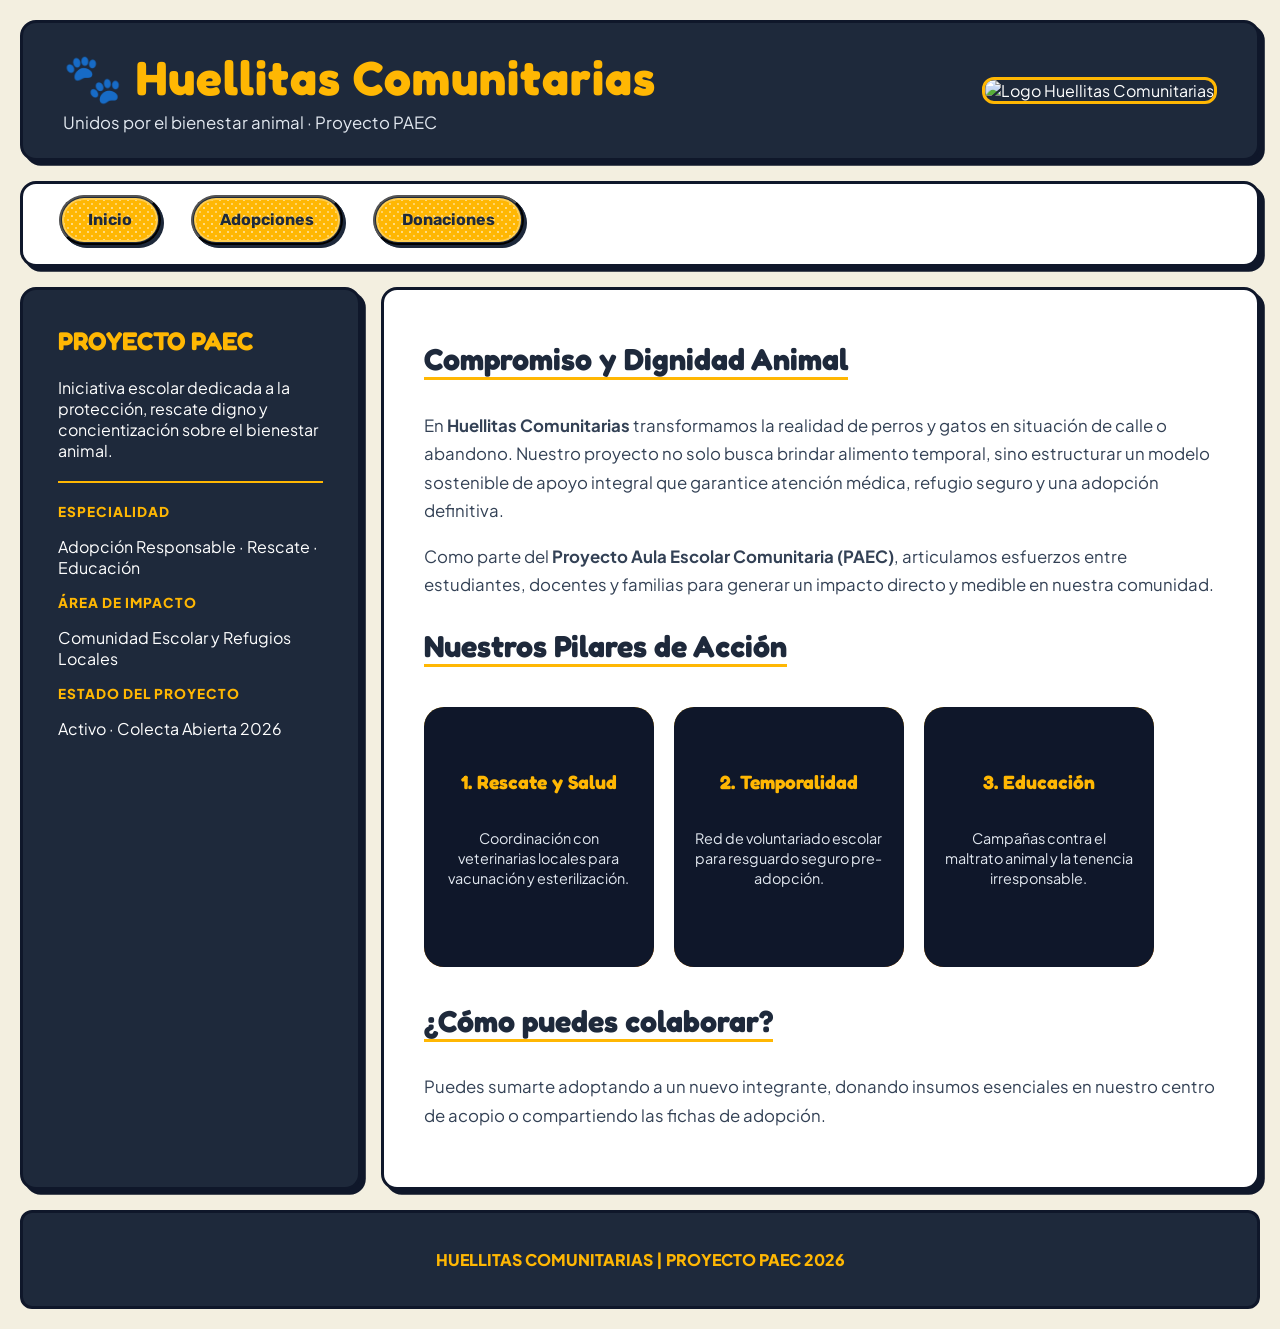
==== index.html @ 59902ac6 "Diseño final de index.html" ====
<!DOCTYPE html>
<html lang="es">
<head>
    <meta charset="UTF-8">
    <meta name="viewport" content="width=device-width, initial-scale=1.0">
    <title>Huellitas Comunitarias - Inicio</title>
    <!-- Tipografía Fredoka y Plus Jakarta Sans -->
    <link rel="preconnect" href="https://fonts.googleapis.com">
    <link rel="preconnect" href="https://fonts.gstatic.com" crossorigin>
    <link href="https://fonts.googleapis.com/css2?family=Fredoka:wght@700&family=Plus+Jakarta+Sans:wght@500;700&family=Rubik:wght@700&display=swap" rel="stylesheet">
    <!-- Hoja de estilos externa -->
    <link rel="stylesheet" href="estilo.css">
</head>
<body>

    <!-- ENCABEZADO SUPERIOR -->
    <header class="bloque-header">
        <div class="header-info">
            <h1 class="titulo-robusto">🐾 Huellitas Comunitarias</h1>
            <p class="subtitulo">Unidos por el bienestar animal · Proyecto PAEC</p>
        </div>
        <div class="header-logo">
            <img src="img/logo.jpg" alt="Logo Huellitas Comunitarias" class="logo-img">
        </div>
    </header>

    <!-- NAVEGACIÓN INDEPENDIENTE -->
    <nav class="bloque-nav">
        <ul>
            <li>
                <a href="index.html">
                    <button class="button">
                        <div><span>Inicio</span></div>
                    </button>
                </a>
            </li>
            <li>
                <a href="adopciones.html">
                    <button class="button">
                        <div><span>Adopciones</span></div>
                    </button>
                </a>
            </li>
            <li>
                <a href="donaciones.html">
                    <button class="button">
                        <div><span>Donaciones</span></div>
                    </button>
                </a>
            </li>
        </ul>
    </nav>

    <!-- CONTENIDO PRINCIPAL A TODO ANCHO -->
    <main class="contenedor-principal">
        
        <!-- PANEL LATERAL -->
        <aside class="panel-lateral">
            <h2 class="subtitulo-lateral">PROYECTO PAEC</h2>
            <p>Iniciativa escolar dedicada a la protección, rescate digno y concientización sobre el bienestar animal.</p>
            
            <hr class="linea-divisora">

            <p class="etiqueta-destacada">Especialidad</p>
            <p>Adopción Responsable · Rescate · Educación</p>
            
            <p class="etiqueta-destacada">Área de Impacto</p>
            <p>Comunidad Escolar y Refugios Locales</p>

            <p class="etiqueta-destacada">Estado del Proyecto</p>
            <p>Activo · Colecta Abierta 2026</p>
        </aside>

        <!-- PANEL DE CONTENIDO -->
        <section class="panel-contenido">
            <h2 class="titulo-seccion">Compromiso y Dignidad Animal</h2>
            <p>
                En <strong>Huellitas Comunitarias</strong> transformamos la realidad de perros y gatos en situación de calle o abandono. Nuestro proyecto no solo busca brindar alimento temporal, sino estructurar un modelo sostenible de apoyo integral que garantice atención médica, refugio seguro y una adopción definitiva.
            </p>
            <p>
                Como parte del <strong>Proyecto Aula Escolar Comunitaria (PAEC)</strong>, articulamos esfuerzos entre estudiantes, docentes y familias para generar un impacto directo y medible en nuestra comunidad.
            </p>

            <h2 class="titulo-seccion">Nuestros Pilares de Acción</h2>
            
            <!-- TARJETAS UIVERSE.IO -->
            <div class="grid-pilares">
                <div class="card">
                    <div class="card2">
                        <h3>1. Rescate y Salud</h3>
                        <p>Coordinación con veterinarias locales para vacunación y esterilización.</p>
                    </div>
                </div>

                <div class="card">
                    <div class="card2">
                        <h3>2. Temporalidad</h3>
                        <p>Red de voluntariado escolar para resguardo seguro pre-adopción.</p>
                    </div>
                </div>

                <div class="card">
                    <div class="card2">
                        <h3>3. Educación</h3>
                        <p>Campañas contra el maltrato animal y la tenencia irresponsable.</p>
                    </div>
                </div>
            </div>

            <h2 class="titulo-seccion">¿Cómo puedes colaborar?</h2>
            <p>
                Puedes sumarte adoptando a un nuevo integrante, donando insumos esenciales en nuestro centro de acopio o compartiendo las fichas de adopción.
            </p>
        </section>

    </main>

    <!-- PIE DE PÁGINA -->
    <footer>
        <p>HUELLITAS COMUNITARIAS | PROYECTO PAEC 2026</p>
    </footer>

</body>
</html>
---- estilo.css ----
/* ==========================================
   PALETA NUEVA: ELEGANTE Y MODERNA
   - Fondo general: #F3EFE0 (Beige cálido suave)
   - Contenedores oscuros: #1E293B (Azul marino/pizarra profundo)
   - Color de acento / Títulos: #FFB703 (Amarillo Cálido)
   - Borde y sombras: #0F172A (Azul noche muy oscuro)
   ========================================== */

* {
    box-sizing: border-box;
}

body {
    font-family: 'Plus Jakarta Sans', sans-serif;
    background-color: #F3EFE0;
    color: #0F172A;
    margin: 0;
    padding: 20px;
}

/* ==========================================
   ESTRUCTURA DE ANCHO COMPLETO (FLUIDA)
   ========================================== */

.bloque-header, 
.bloque-nav, 
.contenedor-principal, 
footer {
    width: 100%;
    max-width: 100%; /* Cubre toda la pantalla */
    margin-left: 0;
    margin-right: 0;
}

/* ==========================================
   ENCABEZADO
   ========================================== */

.bloque-header {
    background-color: #1E293B;
    color: #FFFFFF;
    padding: 25px 40px;
    border-radius: 16px;
    border: 3px solid #0F172A;
    box-shadow: 0.3em 0.3em #0F172A;
    display: flex;
    justify-content: space-between;
    align-items: center;
    margin-bottom: 20px;
}

.titulo-robusto {
    font-family: 'Fredoka', sans-serif;
    font-size: 3rem;
    color: #FFB703;
    margin: 0 0 5px 0;
    letter-spacing: 1px;
}

.subtitulo {
    margin: 0;
    font-size: 1.05rem;
    color: #E2E8F0;
}

.logo-img {
    width: 85px;
    height: 85px;
    object-fit: cover;
    border-radius: 12px;
    border: 3px solid #FFB703;
}

/* ==========================================
   NAVEGACIÓN
   ========================================== */

.bloque-nav {
    background-color: #FFFFFF;
    padding: 15px 40px;
    border-radius: 16px;
    border: 3px solid #0F172A;
    box-shadow: 0.3em 0.3em #0F172A;
    margin-bottom: 20px;
}

.bloque-nav ul {
    list-style: none;
    padding: 0;
    margin: 0;
    display: flex;
    justify-content: flex-start; /* Alineado al frente, no centrado apretado */
    gap: 30px;
}

.bloque-nav a {
    text-decoration: none;
}

/* ==========================================
   BOTONES DE UIVERSE.IO (augustin_4687)
   ========================================== */

.button {
    --stone-50: #ffffff;
    --stone-800: #1E293B;
    --yellow-400: #FFB703;

    font-size: 1rem;
    cursor: pointer;
    position: relative;
    font-family: "Rubik", sans-serif;
    font-weight: bold;
    line-height: 1;
    padding: 1px;
    transform: translate(-4px, -4px);
    outline: 2px solid transparent;
    outline-offset: 5px;
    border-radius: 9999px;
    background-color: var(--stone-800);
    color: var(--stone-800);
    transition: transform 150ms ease, box-shadow 150ms ease;
    text-align: center;
    box-shadow:
        0.5px 0.5px 0 0 var(--stone-800),
        1px 1px 0 0 var(--stone-800),
        1.5px 1.5px 0 0 var(--stone-800),
        2px 2px 0 0 var(--stone-800),
        2.5px 2.5px 0 0 var(--stone-800),
        3px 3px 0 0 var(--stone-800),
        0 0 0 2px var(--stone-50),
        0.5px 0.5px 0 2px var(--stone-50),
        1px 1px 0 2px var(--stone-50),
        1.5px 1.5px 0 2px var(--stone-50),
        2px 2px 0 2px var(--stone-50),
        2.5px 2.5px 0 2px var(--stone-50),
        3px 3px 0 2px var(--stone-50),
        3.5px 3.5px 0 2px var(--stone-50),
        4px 4px 0 2px var(--stone-50);
}

.button:hover {
    transform: translate(0, 0);
    box-shadow: 0 0 0 2px var(--stone-50);
}

.button:active,
.button:focus-visible {
    outline-color: var(--yellow-400);
}

.button:focus-visible {
    outline-style: dashed;
}

.button > div {
    position: relative;
    pointer-events: none;
    background-color: var(--yellow-400);
    border: 2px solid rgba(255, 255, 255, 0.3);
    border-radius: 9999px;
}

.button > div::before {
    content: "";
    position: absolute;
    inset: 0;
    border-radius: 9999px;
    opacity: 0.5;
    background-image: radial-gradient(
        rgb(255 255 255 / 80%) 20%,
        transparent 20%
    ),
    radial-gradient(rgb(255 255 255 / 100%) 20%, transparent 20%);
    background-position: 0 0, 4px 4px;
    background-size: 8px 8px;
    mix-blend-mode: hard-light;
    animation: dots 0.5s infinite linear;
}

.button > div > span {
    position: relative;
    display: flex;
    align-items: center;
    justify-content: center;
    padding: 0.75rem 1.5rem;
    gap: 0.25rem;
    filter: drop-shadow(0 -1px 0 rgba(255, 255, 255, 0.25));
}

.button > div > span:active {
    transform: translateY(2px);
}

@keyframes dots {
    0% {
        background-position: 0 0, 4px 4px;
    }
    100% {
        background-position: 8px 0, 12px 4px;
    }
}

/* ==========================================
   CONTENIDO PRINCIPAL
   ========================================== */

.contenedor-principal {
    display: flex;
    gap: 20px;
    margin-bottom: 20px;
}

.panel-lateral {
    flex: 1;
    background-color: #1E293B;
    color: #FFFFFF;
    padding: 35px;
    border-radius: 16px;
    border: 3px solid #0F172A;
    box-shadow: 0.3em 0.3em #0F172A;
}

.subtitulo-lateral {
    font-family: 'Fredoka', sans-serif;
    color: #FFB703;
    margin-top: 0;
    font-size: 1.6rem;
}

.linea-divisora {
    border: 0;
    height: 2px;
    background: #FFB703;
    margin: 20px 0;
}

.etiqueta-destacada {
    color: #FFB703;
    font-weight: 800;
    text-transform: uppercase;
    font-size: 0.85rem;
    letter-spacing: 1px;
    margin-bottom: 2px;
}

.panel-contenido {
    flex: 3;
    background-color: #FFFFFF;
    padding: 40px;
    border-radius: 16px;
    border: 3px solid #0F172A;
    box-shadow: 0.3em 0.3em #0F172A;
}

.titulo-seccion {
    font-family: 'Fredoka', sans-serif;
    font-size: 1.9rem;
    color: #1E293B;
    margin-top: 10px;
    margin-bottom: 15px;
    border-bottom: 3px solid #FFB703;
    display: inline-block;
}

.panel-contenido p {
    font-size: 1.05rem;
    line-height: 1.7;
    color: #334155;
}

/* ==========================================
   TARJETAS DE UIVERSE.IO (Tiagoadag)
   ========================================== */

.grid-pilares {
    display: flex;
    gap: 20px;
    justify-content: flex-start;
    flex-wrap: wrap;
    margin: 25px 0;
}

.card {
    width: 230px;
    height: 260px;
    background-image: linear-gradient(163deg, #FFB703 0%, #FB8500 100%);
    border-radius: 20px;
    transition: all .3s;
}

.card2 {
    width: 100%;
    height: 100%;
    background-color: #0F172A;
    border-radius: 20px;
    padding: 20px;
    display: flex;
    flex-direction: column;
    justify-content: center;
    color: white;
    text-align: center;
    transition: all .2s;
}

.card2 h3 {
    color: #FFB703;
    font-family: 'Fredoka', sans-serif;
    font-size: 1.2rem;
    margin-top: 0;
}

.card2 p {
    font-size: 0.9rem;
    color: #E2E8F0;
    line-height: 1.4;
}

.card2:hover {
    transform: scale(0.98);
}

.card:hover {
    box-shadow: 0px 0px 30px 1px rgba(255, 183, 3, 0.4);
}

/* ==========================================
   PIE DE PÁGINA
   ========================================== */

footer {
    background-color: #1E293B;
    color: #FFB703;
    text-align: center;
    padding: 20px;
    border-radius: 12px;
    border: 3px solid #0F172A;
    font-weight: 800;
}
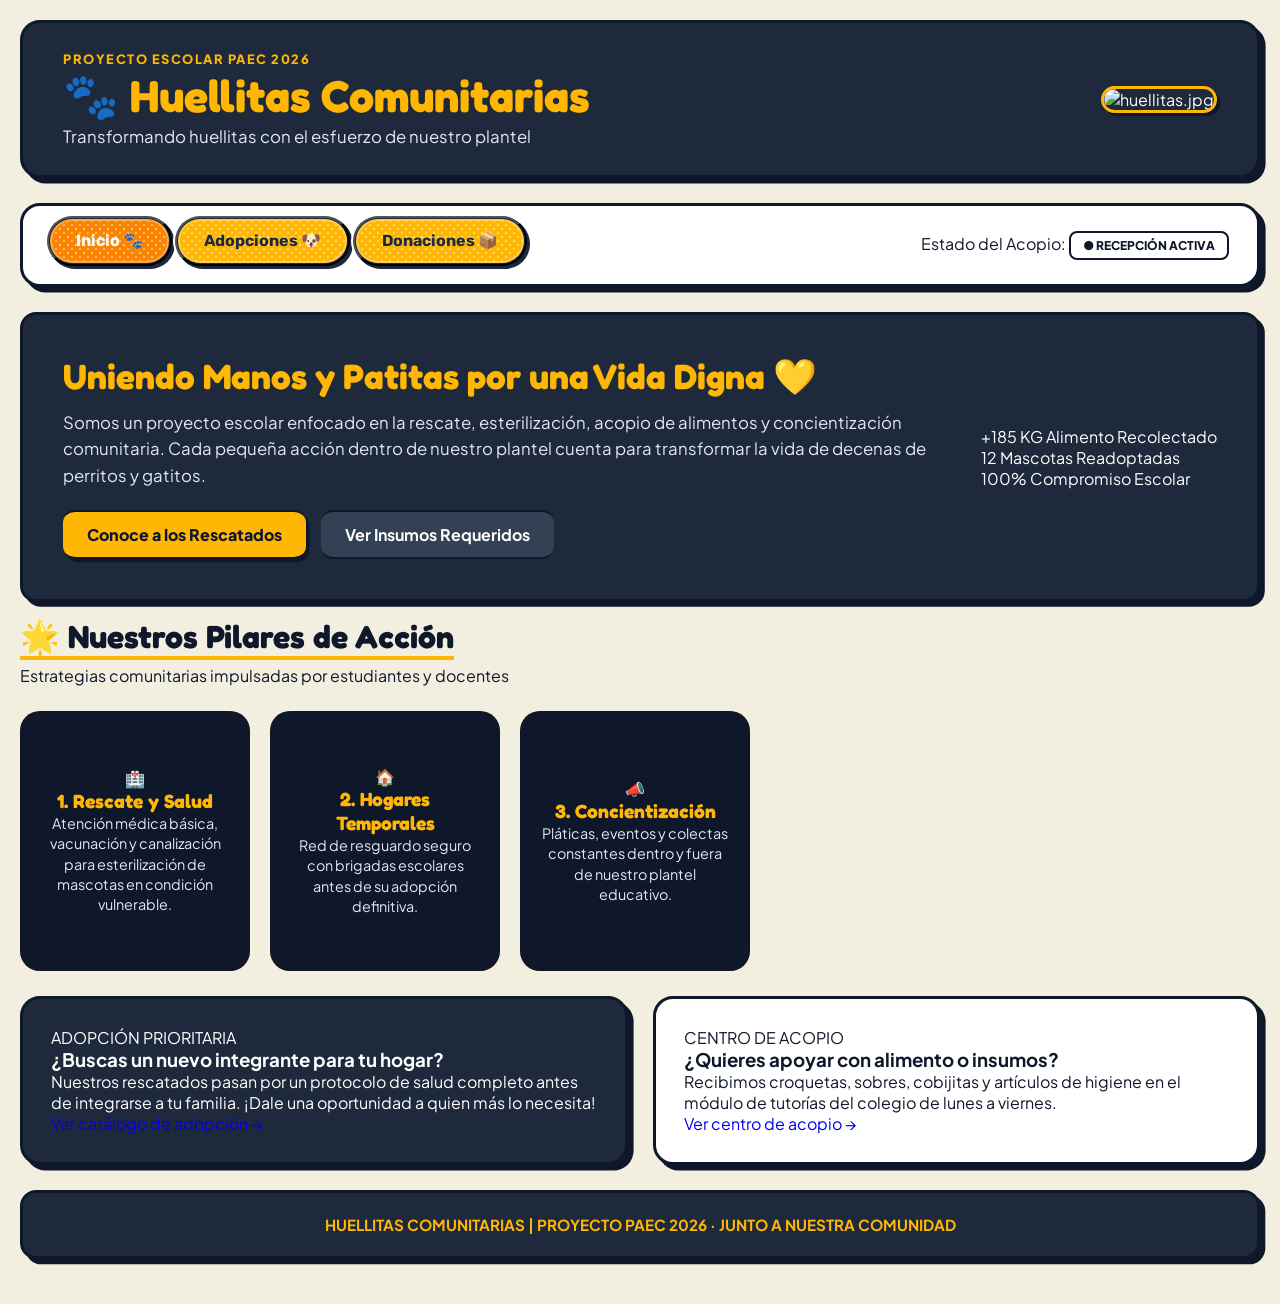
==== commit 9e8adcb8: "donaciones y otros detalles" ====
--- a/index.html
+++ b/index.html
@@ -4,120 +4,140 @@
     <meta charset="UTF-8">
     <meta name="viewport" content="width=device-width, initial-scale=1.0">
     <title>Huellitas Comunitarias - Inicio</title>
-    <!-- Tipografía Fredoka y Plus Jakarta Sans -->
+    <!-- Tipografías del proyecto -->
     <link rel="preconnect" href="https://fonts.googleapis.com">
     <link rel="preconnect" href="https://fonts.gstatic.com" crossorigin>
-    <link href="https://fonts.googleapis.com/css2?family=Fredoka:wght@700&family=Plus+Jakarta+Sans:wght@500;700&family=Rubik:wght@700&display=swap" rel="stylesheet">
-    <!-- Hoja de estilos externa -->
+    <link href="https://fonts.googleapis.com/css2?family=Fredoka:wght@600;700&family=Plus+Jakarta+Sans:wght@500;700;800&family=Rubik:wght@700&display=swap" rel="stylesheet">
     <link rel="stylesheet" href="estilo.css">
 </head>
 <body>
 
-    <!-- ENCABEZADO SUPERIOR -->
+    <!-- RECUADRO SUPERIOR 1: ENCABEZADO -->
     <header class="bloque-header">
         <div class="header-info">
+            <span class="tag-paec">PROYECTO ESCOLAR PAEC 2026</span>
             <h1 class="titulo-robusto">🐾 Huellitas Comunitarias</h1>
-            <p class="subtitulo">Unidos por el bienestar animal · Proyecto PAEC</p>
+            <p class="subtitulo">Transformando huellitas con el esfuerzo de nuestro plantel</p>
         </div>
         <div class="header-logo">
-            <img src="img/logo.jpg" alt="Logo Huellitas Comunitarias" class="logo-img">
+            <img src="img/logo.jpg" alt="huellitas.jpg" class="logo-img">
         </div>
     </header>
 
-    <!-- NAVEGACIÓN INDEPENDIENTE -->
+    <!-- RECUADRO SUPERIOR 2: NAVEGACIÓN INDEPENDIENTE -->
     <nav class="bloque-nav">
-        <ul>
-            <li>
-                <a href="index.html">
-                    <button class="button">
-                        <div><span>Inicio</span></div>
-                    </button>
-                </a>
-            </li>
-            <li>
-                <a href="adopciones.html">
-                    <button class="button">
-                        <div><span>Adopciones</span></div>
-                    </button>
-                </a>
-            </li>
-            <li>
-                <a href="donaciones.html">
-                    <button class="button">
-                        <div><span>Donaciones</span></div>
-                    </button>
-                </a>
-            </li>
-        </ul>
+        <div class="nav-botones">
+            <a href="index.html">
+                <button class="button active">
+                    <div><span>Inicio 🐾</span></div>
+                </button>
+            </a>
+            <a href="adopciones.html">
+                <button class="button">
+                    <div><span>Adopciones 🐶</span></div>
+                </button>
+            </a>
+            <a href="donaciones.html">
+                <button class="button">
+                    <div><span>Donaciones 📦</span></div>
+                </button>
+            </a>
+        </div>
+        <div class="estado-acopio">
+            <span class="label-acopio">Estado del Acopio:</span>
+            <span class="badge-status">● RECEPCIÓN ACTIVA</span>
+        </div>
     </nav>
 
-    <!-- CONTENIDO PRINCIPAL A TODO ANCHO -->
-    <main class="contenedor-principal">
-        
-        <!-- PANEL LATERAL -->
-        <aside class="panel-lateral">
-            <h2 class="subtitulo-lateral">PROYECTO PAEC</h2>
-            <p>Iniciativa escolar dedicada a la protección, rescate digno y concientización sobre el bienestar animal.</p>
-            
-            <hr class="linea-divisora">
+    <!-- CONTENIDO PRINCIPAL IMPRESIONANTE -->
+    <main class="contenedor-principal-stack">
 
-            <p class="etiqueta-destacada">Especialidad</p>
-            <p>Adopción Responsable · Rescate · Educación</p>
-            
-            <p class="etiqueta-destacada">Área de Impacto</p>
-            <p>Comunidad Escolar y Refugios Locales</p>
+        <!-- BANNER HERO DE BIENVENIDA Y IMPACTO -->
+        <section class="bloque-hero">
+            <div class="hero-texto">
+                <h2>Uniendo Manos y Patitas por una Vida Digna 💛</h2>
+                <p>
+                    Somos un proyecto escolar enfocado en la rescate, esterilización, acopio de alimentos y concientización comunitaria. Cada pequeña acción dentro de nuestro plantel cuenta para transformar la vida de decenas de perritos y gatitos.
+                </p>
+                <div class="hero-acciones">
+                    <a href="adopciones.html" class="btn-hero-primary">Conoce a los Rescatados</a>
+                    <a href="donaciones.html" class="btn-hero-secondary">Ver Insumos Requeridos</a>
+                </div>
+            </div>
+            <div class="hero-stats">
+                <div class="stat-card">
+                    <span class="stat-numero">+185 KG</span>
+                    <span class="stat-label">Alimento Recolectado</span>
+                </div>
+                <div class="stat-card">
+                    <span class="stat-numero">12</span>
+                    <span class="stat-label">Mascotas Readoptadas</span>
+                </div>
+                <div class="stat-card">
+                    <span class="stat-numero">100%</span>
+                    <span class="stat-label">Compromiso Escolar</span>
+                </div>
+            </div>
+        </section>
 
-            <p class="etiqueta-destacada">Estado del Proyecto</p>
-            <p>Activo · Colecta Abierta 2026</p>
-        </aside>
+        <!-- SECCIÓN DE PILARES DE ACCIÓN -->
+        <section class="bloque-seccion-blanca">
+            <div class="encabezado-seccion">
+                <h2 class="titulo-seccion">🌟 Nuestros Pilares de Acción</h2>
+                <p class="subtitulo-seccion">Estrategias comunitarias impulsadas por estudiantes y docentes</p>
+            </div>
 
-        <!-- PANEL DE CONTENIDO -->
-        <section class="panel-contenido">
-            <h2 class="titulo-seccion">Compromiso y Dignidad Animal</h2>
-            <p>
-                En <strong>Huellitas Comunitarias</strong> transformamos la realidad de perros y gatos en situación de calle o abandono. Nuestro proyecto no solo busca brindar alimento temporal, sino estructurar un modelo sostenible de apoyo integral que garantice atención médica, refugio seguro y una adopción definitiva.
-            </p>
-            <p>
-                Como parte del <strong>Proyecto Aula Escolar Comunitaria (PAEC)</strong>, articulamos esfuerzos entre estudiantes, docentes y familias para generar un impacto directo y medible en nuestra comunidad.
-            </p>
-
-            <h2 class="titulo-seccion">Nuestros Pilares de Acción</h2>
-            
-            <!-- TARJETAS UIVERSE.IO -->
             <div class="grid-pilares">
                 <div class="card">
                     <div class="card2">
+                        <div class="card-icon">🏥</div>
                         <h3>1. Rescate y Salud</h3>
-                        <p>Coordinación con veterinarias locales para vacunación y esterilización.</p>
+                        <p>Atención médica básica, vacunación y canalización para esterilización de mascotas en condición vulnerable.</p>
                     </div>
                 </div>
 
                 <div class="card">
                     <div class="card2">
-                        <h3>2. Temporalidad</h3>
-                        <p>Red de voluntariado escolar para resguardo seguro pre-adopción.</p>
+                        <div class="card-icon">🏠</div>
+                        <h3>2. Hogares Temporales</h3>
+                        <p>Red de resguardo seguro con brigadas escolares antes de su adopción definitiva.</p>
                     </div>
                 </div>
 
                 <div class="card">
                     <div class="card2">
-                        <h3>3. Educación</h3>
-                        <p>Campañas contra el maltrato animal y la tenencia irresponsable.</p>
+                        <div class="card-icon">📣</div>
+                        <h3>3. Concientización</h3>
+                        <p>Pláticas, eventos y colectas constantes dentro y fuera de nuestro plantel educativo.</p>
                     </div>
                 </div>
             </div>
+        </section>
 
-            <h2 class="titulo-seccion">¿Cómo puedes colaborar?</h2>
-            <p>
-                Puedes sumarte adoptando a un nuevo integrante, donando insumos esenciales en nuestro centro de acopio o compartiendo las fichas de adopción.
-            </p>
-        </section>
+        <!-- DOS COLUMNAS DE ACCIÓN RÁPIDA -->
+        <div class="grid-dos-columnas">
+            
+            <article class="panel-oscuro-banner">
+                <span class="badge-destacado">ADOPCIÓN PRIORITARIA</span>
+                <h3>¿Buscas un nuevo integrante para tu hogar?</h3>
+                <p>Nuestros rescatados pasan por un protocolo de salud completo antes de integrarse a tu familia. ¡Dale una oportunidad a quien más lo necesita!</p>
+                <a href="adopciones.html" class="btn-banner-link">Ver catálogo de adopción →</a>
+            </article>
+
+            <article class="panel-blanco-banner">
+                <span class="badge-destacado-alt">CENTRO DE ACOPIO</span>
+                <h3>¿Quieres apoyar con alimento o insumos?</h3>
+                <p>Recibimos croquetas, sobres, cobijitas y artículos de higiene en el módulo de tutorías del colegio de lunes a viernes.</p>
+                <a href="donaciones.html" class="btn-banner-link-alt">Ver centro de acopio →</a>
+            </article>
+
+        </div>
 
     </main>
 
     <!-- PIE DE PÁGINA -->
     <footer>
-        <p>HUELLITAS COMUNITARIAS | PROYECTO PAEC 2026</p>
+        <p>HUELLITAS COMUNITARIAS | PROYECTO PAEC 2026 · JUNTO A NUESTRA COMUNIDAD</p>
     </footer>
 
 </body>
--- a/estilo.css
+++ b/estilo.css
@@ -1,9 +1,1047 @@
 /* ==========================================
-   PALETA NUEVA: ELEGANTE Y MODERNA
-   - Fondo general: #F3EFE0 (Beige cálido suave)
-   - Contenedores oscuros: #1E293B (Azul marino/pizarra profundo)
-   - Color de acento / Títulos: #FFB703 (Amarillo Cálido)
-   - Borde y sombras: #0F172A (Azul noche muy oscuro)
+   VARIABLES 
+   ========================================== */
+:root {
+  --bg-main: #F3EFE0;
+  --card-dark: #1E293B;
+  --border-dark: #0F172A;
+  --yellow-accent: #FFB703;
+  --yellow-hover: #FB8500;
+  --green-status: #10B981;
+  --text-white: #FFFFFF;
+  --text-dark: #0F172A;
+  --text-muted: #64748B;
+}
+
+* {
+  box-sizing: border-box;
+  margin: 0;
+  padding: 0;
+}
+
+body {
+  font-family: 'Plus Jakarta Sans', sans-serif;
+  background-color: var(--bg-main);
+  color: var(--text-dark);
+  padding: 20px;
+  width: 100%;
+}
+
+/* ==========================================
+   ESTRUCTURA 
+   ========================================== */
+.bloque-header,
+.bloque-nav,
+.bloque-nav-unificado,
+.contenedor-donaciones,
+.contenedor-adopciones,
+.contenedor-principal,
+.contenedor-principal-stack,
+.footer-principal,
+footer {
+  width: 100% !important;
+  max-width: 100% !important;
+  margin-left: 0 !important;
+  margin-right: 0 !important;
+  margin-bottom: 25px;
+}
+
+/* ==========================================
+   ENCABEZADO 
+   ========================================== */
+.bloque-header {
+  background-color: var(--card-dark);
+  color: var(--text-white);
+  padding: 28px 40px;
+  border-radius: 20px;
+  border: 3.5px solid var(--border-dark);
+  box-shadow: 0.35em 0.35em var(--border-dark);
+  display: flex;
+  justify-content: space-between;
+  align-items: center;
+}
+
+.tag-paec,
+.etiqueta-destacada {
+  color: var(--yellow-accent);
+  font-weight: 800;
+  font-size: 0.8rem;
+  letter-spacing: 1.5px;
+  display: block;
+  margin-bottom: 4px;
+}
+
+.titulo-robusto {
+  font-family: 'Fredoka', sans-serif;
+  font-size: 2.8rem;
+  color: var(--yellow-accent);
+  margin: 0 0 6px 0;
+  line-height: 1.1;
+}
+
+.subtitulo {
+  margin: 0;
+  font-size: 1.05rem;
+  color: #E2E8F0;
+}
+
+.logo-img {
+  width: 85px;
+  height: 85px;
+  object-fit: cover;
+  border-radius: 14px;
+  border: 3px solid var(--yellow-accent);
+  box-shadow: 0.2em 0.2em var(--border-dark);
+}
+
+.bloque-nav,
+.bloque-nav-unificado {
+  background-color: #FFFFFF;
+  border: 3.5px solid var(--border-dark);
+  border-radius: 20px;
+  box-shadow: 0.35em 0.35em var(--border-dark);
+  padding: 14px 28px;
+  display: flex;
+  justify-content: space-between;
+  align-items: center;
+  flex-wrap: wrap;
+  gap: 15px;
+}
+
+.bloque-nav ul,
+.nav-principales {
+  display: flex;
+  align-items: center;
+  gap: 12px;
+  list-style: none;
+  padding: 0;
+  margin: 0;
+}
+
+li, a {
+  border-left: none !important;
+  border-right: none !important;
+  text-decoration: none !important;
+}
+
+li::before, li::after, a::before, a::after {
+  display: none !important;
+}
+
+.btn-principal {
+  display: inline-block;
+  background-color: var(--yellow-accent);
+  color: var(--border-dark);
+  font-family: 'Fredoka', sans-serif;
+  font-weight: 700;
+  font-size: 1.1rem;
+  padding: 10px 22px;
+  border-radius: 999px;
+  border: 2.5px solid var(--border-dark);
+  box-shadow: 0.18em 0.18em var(--border-dark);
+  transition: transform 0.15s ease, box-shadow 0.15s ease;
+}
+
+.btn-principal:hover {
+  transform: translateY(-2px);
+  box-shadow: 0.28em 0.28em var(--border-dark);
+}
+
+.btn-principal.btn-activo {
+  background-color: var(--border-dark);
+  color: var(--yellow-accent);
+}
+
+.nav-filtros {
+  display: flex;
+  align-items: center;
+  gap: 10px;
+}
+
+.label-filtros {
+  font-weight: 700;
+  font-size: 0.9rem;
+  color: #475569;
+}
+
+.btn-filtro {
+  display: inline-block;
+  background-color: #F1F5F9;
+  color: var(--border-dark);
+  font-family: 'Plus Jakarta Sans', sans-serif;
+  font-weight: 700;
+  font-size: 0.88rem;
+  padding: 7px 14px;
+  border-radius: 999px;
+  border: 2px solid var(--border-dark);
+  transition: background-color 0.15s ease, transform 0.15s ease;
+}
+
+.btn-filtro:hover {
+  background-color: var(--yellow-accent);
+  transform: translateY(-1px);
+}
+
+/* ==========================================
+   BOTONES 
+   ========================================== */
+.button {
+  --stone-50: #ffffff;
+  --stone-800: #1E293B;
+  --yellow-400: #FFB703;
+  font-size: 1rem;
+  cursor: pointer;
+  position: relative;
+  font-family: "Rubik", sans-serif;
+  font-weight: bold;
+  line-height: 1;
+  padding: 1px;
+  transform: translate(-4px, -4px);
+  outline: 2px solid transparent;
+  outline-offset: 5px;
+  border-radius: 9999px;
+  background-color: var(--stone-800);
+  color: var(--stone-800);
+  transition: transform 150ms ease, box-shadow 150ms ease;
+  text-align: center;
+  box-shadow:
+  0.5px 0.5px 0 0 var(--stone-800),
+  1px 1px 0 0 var(--stone-800),
+  1.5px 1.5px 0 0 var(--stone-800),
+  2px 2px 0 0 var(--stone-800),
+  2.5px 2.5px 0 0 var(--stone-800),
+  3px 3px 0 0 var(--stone-800),
+  0 0 0 2px var(--stone-50),
+  0.5px 0.5px 0 2px var(--stone-50),
+  1px 1px 0 2px var(--stone-50),
+  1.5px 1.5px 0 2px var(--stone-50),
+  2px 2px 0 2px var(--stone-50),
+  2.5px 2.5px 0 2px var(--stone-50),
+  3px 3px 0 2px var(--stone-50),
+  3.5px 3.5px 0 2px var(--stone-50),
+  4px 4px 0 2px var(--stone-50);
+}
+
+.button:hover {
+  transform: translate(0, 0);
+  box-shadow: 0 0 0 2px var(--stone-50);
+}
+
+.button:active,
+.button:focus-visible {
+  outline-color: var(--yellow-400);
+}
+
+.button:focus-visible {
+  outline-style: dashed;
+}
+
+.button > div {
+  position: relative;
+  pointer-events: none;
+  background-color: var(--yellow-400);
+  border: 2px solid rgba(255, 255, 255, 0.3);
+  border-radius: 9999px;
+}
+
+.button > div::before {
+  content: "";
+  position: absolute;
+  inset: 0;
+  border-radius: 9999px;
+  opacity: 0.5;
+  background-image: radial-gradient(
+  rgb(255 255 255 / 80%) 20%,
+  transparent 20%
+  ),
+  radial-gradient(rgb(255 255 255 / 100%) 20%, transparent 20%);
+  background-position: 0 0, 4px 4px;
+  background-size: 8px 8px;
+  mix-blend-mode: hard-light;
+  animation: dots 0.5s infinite linear;
+}
+
+.button > div > span {
+  position: relative;
+  display: flex;
+  align-items: center;
+  justify-content: center;
+  padding: 0.75rem 1.5rem;
+  gap: 0.25rem;
+  filter: drop-shadow(0 -1px 0 rgba(255, 255, 255, 0.25));
+}
+
+.button > div > span:active {
+  transform: translateY(2px);
+}
+
+.button.active > div {
+  background-color: var(--yellow-hover);
+}
+
+.button.active > div > span {
+  color: #FFFFFF;
+}
+
+@keyframes dots {
+  0% { background-position: 0 0, 4px 4px; }
+  100% { background-position: 8px 0, 12px 4px; }
+}
+
+/* ==========================================
+   BANNER, CONTENIDOS Y PANELES
+   ========================================== */
+.banner-acopio-hero {
+  background-color: #FFFFFF;
+  border: 3.5px solid var(--border-dark);
+  border-radius: 20px;
+  box-shadow: 0.35em 0.35em var(--border-dark);
+  padding: 35px;
+  display: grid;
+  grid-template-columns: 1.6fr 1fr;
+  gap: 30px;
+  align-items: center;
+}
+
+.bloque-hero {
+  background-color: var(--card-dark);
+  color: var(--text-white);
+  padding: 40px;
+  border-radius: 16px;
+  border: 3px solid var(--border-dark);
+  box-shadow: 0.3em 0.3em var(--border-dark);
+  display: flex;
+  gap: 30px;
+  align-items: center;
+  margin-bottom: 15px;
+}
+
+.hero-texto { flex: 2; }
+
+.hero-texto h2,
+.titulo-hero {
+  font-family: 'Fredoka', sans-serif;
+  font-size: 2.2rem;
+  color: var(--yellow-accent);
+  margin-bottom: 12px;
+  line-height: 1.2;
+}
+
+.hero-texto p,
+.desc-hero {
+  font-size: 1.05rem;
+  line-height: 1.6;
+  color: #E2E8F0;
+  margin-bottom: 20px;
+}
+
+.hero-acciones {
+  display: flex;
+  gap: 15px;
+}
+
+.btn-hero-primary {
+  background-color: var(--yellow-accent);
+  color: var(--border-dark);
+  font-weight: 800;
+  padding: 12px 24px;
+  border-radius: 12px;
+  border: 2px solid var(--border-dark);
+  box-shadow: 0.2em 0.2em var(--border-dark);
+  transition: transform 0.2s;
+}
+
+.btn-hero-secondary {
+  background-color: #334155;
+  color: var(--text-white);
+  font-weight: 700;
+  padding: 12px 24px;
+  border-radius: 12px;
+  border: 2px solid var(--border-dark);
+  transition: background 0.2s;
+}
+
+.btn-hero-primary:hover {
+  transform: translateY(-2px);
+  background-color: var(--yellow-hover);
+}
+
+.btn-hero-secondary:hover { background-color: #475569; }
+
+.grid-detalles-acopio {
+  display: grid;
+  grid-template-columns: 1fr 1fr;
+  gap: 15px;
+}
+
+.item-detalle {
+  background-color: #F8FAFC;
+  border: 2px solid var(--border-dark);
+  border-radius: 12px;
+  padding: 12px 16px;
+  display: flex;
+  align-items: center;
+  gap: 12px;
+}
+
+.icono-detalle { font-size: 1.8rem; }
+
+.item-detalle strong {
+  display: block;
+  font-size: 0.85rem;
+  color: var(--border-dark);
+}
+
+.item-detalle p {
+  margin: 2px 0 0 0;
+  font-size: 0.9rem;
+  color: #475569;
+  font-weight: 600;
+}
+
+/* ==========================================
+   METAS Y PROGRESO
+   ========================================== */
+.tarjeta-meta-widget {
+  background-color: var(--card-dark);
+  color: var(--text-white);
+  border: 3px solid var(--border-dark);
+  border-radius: 18px;
+  padding: 24px;
+  box-shadow: 0.25em 0.25em var(--border-dark);
+}
+
+.widget-head {
+  display: flex;
+  justify-content: space-between;
+  align-items: center;
+  margin-bottom: 10px;
+}
+
+.icono-widget { font-size: 1.5rem; }
+
+.widget-titulo {
+  font-family: 'Fredoka', sans-serif;
+  color: var(--yellow-accent);
+  font-size: 1.4rem;
+  margin: 0 0 10px 0;
+}
+
+.cifra-meta {
+  display: flex;
+  align-items: baseline;
+  gap: 6px;
+  margin-bottom: 10px;
+}
+
+.numero-destacado {
+  font-family: 'Rubik', sans-serif;
+  font-size: 2.8rem;
+  font-weight: 900;
+  color: var(--yellow-accent);
+}
+
+.unidades {
+  font-size: 1.2rem;
+  font-weight: 700;
+  color: #E2E8F0;
+}
+
+.barra-progreso-fondo {
+  width: 100%;
+  height: 18px;
+  background-color: var(--border-dark);
+  border-radius: 999px;
+  border: 2px solid var(--yellow-accent);
+  overflow: hidden;
+}
+
+.barra-progreso-relleno {
+  width: 53%;
+  height: 100%;
+  background-color: var(--yellow-accent);
+  border-radius: 999px;
+  background-image: linear-gradient(135deg, rgba(255, 255, 255, 0.3) 25%, transparent 25%, transparent 50%, rgba(255, 255, 255, 0.3) 50%, rgba(255, 255, 255, 0.3) 75%, transparent 75%, transparent);
+  background-size: 16px 16px;
+}
+
+.nota-meta {
+  font-size: 0.82rem;
+  color: #CBD5E1;
+  margin: 12px 0 0 0;
+  font-weight: 600;
+}
+
+/* ==========================================
+   CREDENCIALES Y TARJETAS DE MASCOTAS
+   ========================================== */
+.seccion-bloque,
+.bloque-seccion {
+  background-color: #FFFFFF;
+  padding: 28px;
+  border-radius: 16px;
+  border: 3.5px solid var(--border-dark);
+  box-shadow: 0.3em 0.3em var(--border-dark);
+  margin-bottom: 30px;
+}
+
+.titulo-seccion,
+.subtitulo-categoria {
+  font-family: 'Fredoka', sans-serif;
+  font-size: 1.8rem;
+  color: var(--border-dark);
+  margin: 0 0 8px 0;
+  border-bottom: 4px solid var(--yellow-accent);
+  display: inline-block;
+}
+
+.texto-bajada {
+  color: #475569;
+  margin: 6px 0 20px 0;
+  font-size: 0.95rem;
+}
+
+.grid-mascotas,
+.grid-tarjetas-insumos {
+  display: grid;
+  grid-template-columns: repeat(auto-fit, minmax(260px, 1fr));
+  gap: 20px;
+  margin-top: 15px;
+}
+
+.credencial-paec,
+.tarjeta-insumo-credencial {
+  background-color: var(--card-dark);
+  color: var(--text-white);
+  border: 3.5px solid var(--border-dark);
+  border-radius: 20px;
+  box-shadow: 0.35em 0.35em var(--border-dark);
+  overflow: hidden;
+  transition: transform 0.2s ease, box-shadow 0.2s ease;
+  display: flex;
+  flex-direction: column;
+}
+
+.credencial-paec:hover,
+.tarjeta-insumo-credencial:hover {
+  transform: translateY(-4px);
+  box-shadow: 0.45em 0.45em var(--border-dark);
+}
+
+.credencial-header,
+.credencial-top {
+  background-color: var(--border-dark);
+  padding: 12px 16px;
+  display: flex;
+  justify-content: space-between;
+  align-items: center;
+  border-bottom: 2px solid #334155;
+}
+
+.expediente-id {
+  font-size: 0.75rem;
+  font-weight: 700;
+  color: var(--yellow-accent);
+}
+
+.badge-status {
+  font-size: 0.75rem;
+  font-weight: 800;
+  padding: 4px 10px;
+  border-radius: 8px;
+  text-transform: uppercase;
+  border: 2px solid var(--border-dark);
+}
+
+.badge-status.urgente {
+  background-color: #EF4444;
+  color: #FFFFFF;
+}
+
+.badge-status.disponible {
+  background-color: var(--green-status);
+  color: #FFFFFF;
+}
+
+.contenedor-foto-mascota {
+  position: relative;
+  width: 100%;
+  height: 175px;
+  overflow: hidden;
+}
+
+.img-credencial {
+  width: 100%;
+  height: 100%;
+  object-fit: cover;
+}
+
+.credencial-body,
+.credencial-cuerpo {
+  padding: 18px;
+}
+
+.credencial-body h4,
+.nombre-cat {
+  font-family: 'Fredoka', sans-serif;
+  color: var(--yellow-accent);
+  font-size: 1.3rem;
+  margin: 0 0 10px 0;
+}
+
+.ficha-tecnica {
+  display: grid;
+  grid-template-columns: 1fr 1fr;
+  gap: 6px;
+  background-color: var(--border-dark);
+  padding: 10px;
+  border-radius: 10px;
+  font-size: 0.8rem;
+  color: #E2E8F0;
+  border: 1px solid #334155;
+}
+
+.ficha-tecnica span {
+  color: var(--yellow-accent);
+  font-weight: 700;
+}
+
+.lista-check-insumos {
+  list-style: none;
+  padding: 0;
+  margin: 0;
+  display: flex;
+  flex-direction: column;
+  gap: 10px;
+}
+
+.lista-check-insumos li {
+  color: #E2E8F0;
+  font-size: 0.95rem;
+  display: flex;
+  align-items: flex-start;
+  gap: 10px;
+}
+
+.check-mark {
+  color: var(--yellow-accent);
+  font-weight: 900;
+}
+
+/* ==========================================
+   TARJETAS INTERACTIVAS 
+   ========================================== */
+.grid-pilares {
+  display: flex;
+  gap: 20px;
+  justify-content: flex-start;
+  flex-wrap: wrap;
+  margin: 25px 0;
+}
+
+.card {
+  width: 230px;
+  height: 260px;
+  background-image: linear-gradient(163deg, var(--yellow-accent) 0%, var(--yellow-hover) 100%);
+  border-radius: 20px;
+  transition: all .3s;
+}
+
+.card2 {
+  width: 100%;
+  height: 100%;
+  background-color: var(--border-dark);
+  border-radius: 20px;
+  padding: 20px;
+  display: flex;
+  flex-direction: column;
+  justify-content: center;
+  color: white;
+  text-align: center;
+  transition: all .2s;
+}
+
+.card2 h3 {
+  color: var(--yellow-accent);
+  font-family: 'Fredoka', sans-serif;
+  font-size: 1.2rem;
+  margin-top: 0;
+}
+
+.card2 p {
+  font-size: 0.9rem;
+  color: #E2E8F0;
+  line-height: 1.4;
+}
+
+.card2:hover { transform: scale(0.98); }
+.card:hover { box-shadow: 0px 0px 30px 1px rgba(255, 183, 3, 0.4); }
+
+/* ==========================================
+   MÓDULOS INFERIORES Y BANNERS
+   ========================================== */
+.grid-módulos-dinamicos,
+.grid-dos-columnas {
+  display: grid;
+  grid-template-columns: 1fr 1fr;
+  gap: 25px;
+  margin-bottom: 25px;
+}
+
+.tarjeta-pop-blanca,
+.panel-blanco-banner {
+  background-color: #FFFFFF;
+  border: 3.5px solid var(--border-dark);
+  border-radius: 20px;
+  box-shadow: 0.35em 0.35em var(--border-dark);
+  padding: 28px;
+}
+
+.tarjeta-pop-oscura,
+.panel-oscuro-banner {
+  background-color: var(--card-dark);
+  border: 3.5px solid var(--border-dark);
+  border-radius: 20px;
+  box-shadow: 0.35em 0.35em var(--border-dark);
+  padding: 28px;
+  color: var(--text-white);
+}
+
+.btn-pop-amarillo {
+  display: inline-block;
+  background-color: var(--yellow-accent);
+  color: var(--border-dark);
+  font-family: 'Rubik', sans-serif;
+  font-weight: 700;
+  font-size: 0.95rem;
+  padding: 10px 20px;
+  border-radius: 999px;
+  border: 2.5px solid var(--border-dark);
+  box-shadow: 0.15em 0.15em var(--border-dark);
+  transition: transform 0.15s ease;
+}
+
+.btn-pop-amarillo:hover { transform: translateY(-2px); }
+
+/* ==========================================
+   PIE DE PÁGINA
+   ========================================== */
+footer,
+.footer-principal {
+  background-color: var(--card-dark);
+  color: var(--yellow-accent);
+  text-align: center;
+  padding: 22px;
+  border-radius: 16px;
+  border: 3.5px solid var(--border-dark);
+  box-shadow: 0.35em 0.35em var(--border-dark);
+  font-weight: 700;
+  font-size: 0.95rem;
+}
+
+/* ==========================================
+   RESPONSIVO
+   ========================================== */
+@media (max-width: 768px) {
+  .banner-acopio-hero,
+  .grid-módulos-dinamicos,
+  .grid-dos-columnas {
+    grid-template-columns: 1fr;
+  }
+}
+/* ==========================================
+ADOPCIONES
+========================================== */
+li, a {
+  border-left: none !important;
+  border-right: none !important;
+  text-decoration: none !important;
+}
+li::before, li::after, a::before, a::after {
+  display: none !important; /* Elimina las lineas negras parásitas */
+}
+
+/* Recuadro contenedor de navegación más amplio */
+.bloque-nav-unificado {
+  background-color: #FFFFFF;
+  border: 3px solid #0F172A;
+  border-radius: 18px;
+  box-shadow: 0.35em 0.35em #0F172A;
+  padding: 16px 24px; /* Mayor padding para dar presencia */
+  display: flex;
+  justify-content: space-between;
+  align-items: center;
+  flex-wrap: wrap;
+  gap: 15px;
+  margin-bottom: 25px;
+}
+.nav-principales {
+  display: flex;
+  align-items: center;
+  gap: 12px;
+  list-style: none;
+  padding: 0;
+  margin: 0;
+}
+
+/* BOTONES PRINCIPALES */
+.btn-principal {
+  display: inline-block;
+  background-color: #FFB703;
+  color: #0F172A;
+  font-family: 'Fredoka', sans-serif;
+  font-weight: 700;
+  font-size: 1.1rem; /* Tamaño prominente */
+  padding: 10px 22px;
+  border-radius: 999px;
+  border: 2.5px solid #0F172A;
+  box-shadow: 0.15em 0.15em #0F172A;
+  transition: transform 0.15s ease, box-shadow 0.15s ease;
+}
+
+.btn-principal:hover {
+  transform: translateY(-2px);
+  box-shadow: 0.25em 0.25em #0F172A;
+}
+
+/* FILTROS */
+.nav-filtros {
+  display: flex;
+  align-items: center;
+  gap: 8px;
+  flex-wrap: wrap;
+}
+.label-filtros {
+  font-family: 'Plus Jakarta Sans', sans-serif;
+  font-size: 0.85rem;
+  font-weight: 700;
+  color: #64748B;
+  margin-right: 4px;
+}
+.btn-filtro {
+  display: inline-block;
+  background-color: #F1F5F9;
+  color: #0F172A;
+  font-family: 'Plus Jakarta Sans', sans-serif;
+  font-weight: 700;
+  font-size: 0.88rem;
+  padding: 7px 14px;
+  border-radius: 999px;
+  border: 2px solid #0F172A;
+  transition: background-color 0.15s ease, transform 0.15s ease;
+}
+.btn-filtro:hover {
+  background-color: #FFB703;
+  transform: translateY(-1px);
+}
+
+/* ==========================================
+ESTILOS DE CONTENIDO Y FICHAS
+========================================== */
+.contenedor-adopciones {
+  width: 100%;
+  display: flex;
+  flex-direction: column;
+  gap: 25px;
+  margin-bottom: 30px;
+}
+.bloque-seccion {
+  background-color: #FFFFFF;
+  padding: 24px 28px;
+  border-radius: 16px;
+  border: 3px solid #0F172A;
+  box-shadow: 0.3em 0.3em #0F172A;
+}
+.subtitulo-categoria {
+  font-family: 'Fredoka', sans-serif;
+  font-size: 1.5rem;
+  color: #0F172A;
+  margin-top: 0;
+  margin-bottom: 8px;
+  border-bottom: 3px solid #FFB703;
+  display: inline-block;
+}
+.texto-bajada {
+  margin-top: 0;
+  margin-bottom: 15px;
+  color: #475569;
+  font-size: 0.95rem;
+}
+.grid-mascotas {
+  display: flex;
+  gap: 20px;
+  flex-wrap: wrap;
+  margin-top: 15px;
+}
+
+/* CREDENCIALES PAEC DE MASCOTAS */
+.credencial-paec {
+  background-color: #1E293B;
+  color: #FFFFFF;
+  border: 3px solid #0F172A;
+  border-radius: 16px;
+  box-shadow: 0.3em 0.3em #0F172A;
+  flex: 1 1 250px;
+  max-width: 295px;
+  overflow: hidden;
+  transition: transform 0.2s ease, box-shadow 0.2s ease;
+  display: flex;
+  flex-direction: column;
+}
+.credencial-paec:hover {
+  transform: translateY(-4px);
+  box-shadow: 0.45em 0.45em #0F172A;
+}
+.credencial-header {
+  background-color: #0F172A;
+  padding: 8px 12px;
+  display: flex;
+  justify-content: space-between;
+  align-items: center;
+  border-bottom: 2px solid #334155;
+}
+.expediente-id {
+  font-size: 0.75rem;
+  font-weight: 700;
+  color: #FFB703;
+}
+.badge-status {
+  font-size: 0.7rem;
+  font-weight: 800;
+  padding: 2px 8px;
+  border-radius: 6px;
+  text-transform: uppercase;
+}
+.badge-status.urgente {
+  background-color: #EF4444;
+  color: #FFFFFF;
+}
+.badge-status.disponible {
+  background-color: #10B981;
+  color: #FFFFFF;
+}
+.contenedor-foto-mascota {
+  position: relative;
+  width: 100%;
+  height: 175px;
+  overflow: hidden;
+}
+.img-credencial {
+  width: 100%;
+  height: 100%;
+  object-fit: cover;
+}
+.badges-flotantes {
+  position: absolute;
+  bottom: 8px;
+  left: 8px;
+  display: flex;
+  gap: 5px;
+  flex-wrap: wrap;
+}
+.badge-flotante {
+  background-color: rgba(15, 23, 42, 0.85);
+  color: #FFB703;
+  font-size: 0.7rem;
+  font-weight: 700;
+  padding: 3px 8px;
+  border-radius: 6px;
+  border: 1px solid #FFB703;
+}
+.credencial-body {
+  padding: 14px;
+}
+.credencial-body h4 {
+  font-family: 'Fredoka', sans-serif;
+  color: #FFB703;
+  font-size: 1.3rem;
+  margin: 0 0 10px 0;
+}
+.ficha-tecnica {
+  display: grid;
+  grid-template-columns: 1fr 1fr;
+  gap: 6px;
+  background-color: #0F172A;
+  padding: 10px;
+  border-radius: 10px;
+  font-size: 0.8rem;
+  color: #E2E8F0;
+  border: 1px solid #334155;
+}
+.ficha-tecnica span {
+  color: #FFB703;
+  font-weight: 700;
+}
+
+/* BLOQUE INFERIOR */
+.bloque-inferior-grid {
+  display: flex;
+  gap: 25px;
+  align-items: flex-start;
+  flex-wrap: wrap;
+}
+.columna-pasos {
+  flex: 2 1 320px;
+}
+.lista-pasos {
+  color: #334155;
+  line-height: 1.7;
+  font-weight: 500;
+  padding-left: 18px;
+  margin: 10px 0 0 0;
+}
+.columna-meta {
+  flex: 1 1 240px;
+  background-color: #F8FAFC;
+  border: 2px solid #0F172A;
+  border-radius: 12px;
+  padding: 16px;
+}
+.meta-header-compacto {
+  display: flex;
+  justify-content: space-between;
+  align-items: center;
+}
+.subtitulo-meta {
+  font-family: 'Fredoka', sans-serif;
+  font-weight: 700;
+  color: #0F172A;
+  font-size: 1.1rem;
+}
+.badge-meta {
+  background-color: #FFB703;
+  color: #0F172A;
+  font-family: 'Fredoka', sans-serif;
+  font-weight: 700;
+  padding: 3px 10px;
+  border-radius: 999px;
+  border: 1.5px solid #0F172A;
+  font-size: 0.85rem;
+}
+.texto-meta-mini {
+  font-size: 0.8rem;
+  color: #64748B;
+  margin: 6px 0 10px 0;
+}
+.barra-progreso-fondo {
+  width: 100%;
+  height: 14px;
+  background-color: #E2E8F0;
+  border-radius: 999px;
+  border: 1.5px solid #0F172A;
+  overflow: hidden;
+}
+.barra-progreso-relleno {
+  width: 53%;
+  height: 100%;
+  background-color: #FFB703;
+  border-radius: 999px;
+  background-image: linear-gradient(135deg, rgba(255, 255, 255, 0.25) 25%, transparent 25%, transparent 50%, rgba(255, 255, 255, 0.25) 50%, rgba(255, 255, 255, 0.25) 75%, transparent 75%, transparent);
+  background-size: 16px 16px;
+}
+
+/* ==========================================
+   DONACIONES
    ========================================== */
 
 * {
@@ -16,45 +1054,56 @@
     color: #0F172A;
     margin: 0;
     padding: 20px;
-}
-
-/* ==========================================
-   ESTRUCTURA DE ANCHO COMPLETO (FLUIDA)
-   ========================================== */
-
-.bloque-header, 
-.bloque-nav, 
-.contenedor-principal, 
+    width: 100%;
+}
+
+/* ==========================================
+   ESTRUCTURA FLUIDA 100% (SIN MÁRGENES CENTRADOS)
+   ========================================== */
+.bloque-header,
+.bloque-nav-unificado,
+.contenedor-donaciones,
+.contenedor-adopciones,
+.contenedor-principal,
+.footer-principal,
 footer {
-    width: 100%;
-    max-width: 100%; /* Cubre toda la pantalla */
-    margin-left: 0;
-    margin-right: 0;
+    width: 100% !important;
+    max-width: 100% !important;
+    margin-left: 0 !important;
+    margin-right: 0 !important;
+    margin-bottom: 25px;
 }
 
 /* ==========================================
    ENCABEZADO
    ========================================== */
-
 .bloque-header {
     background-color: #1E293B;
     color: #FFFFFF;
-    padding: 25px 40px;
-    border-radius: 16px;
-    border: 3px solid #0F172A;
-    box-shadow: 0.3em 0.3em #0F172A;
+    padding: 28px 40px;
+    border-radius: 20px;
+    border: 3.5px solid #0F172A;
+    box-shadow: 0.35em 0.35em #0F172A;
     display: flex;
     justify-content: space-between;
     align-items: center;
-    margin-bottom: 20px;
+}
+
+.etiqueta-destacada {
+    color: #FFB703;
+    font-weight: 800;
+    font-size: 0.8rem;
+    letter-spacing: 1.5px;
+    display: block;
+    margin-bottom: 4px;
 }
 
 .titulo-robusto {
     font-family: 'Fredoka', sans-serif;
-    font-size: 3rem;
+    font-size: 2.8rem;
     color: #FFB703;
-    margin: 0 0 5px 0;
-    letter-spacing: 1px;
+    margin: 0 0 6px 0;
+    line-height: 1.1;
 }
 
 .subtitulo {
@@ -67,273 +1116,594 @@
     width: 85px;
     height: 85px;
     object-fit: cover;
+    border-radius: 14px;
+    border: 3px solid #FFB703;
+    box-shadow: 0.2em 0.2em #0F172A;
+}
+
+/* ==========================================
+   NAVEGACIÓN UNIFICADA
+   ========================================== */
+.bloque-nav-unificado {
+    background-color: #FFFFFF;
+    border: 3.5px solid #0F172A;
+    border-radius: 20px;
+    box-shadow: 0.35em 0.35em #0F172A;
+    padding: 14px 28px;
+    display: flex;
+    justify-content: space-between;
+    align-items: center;
+    flex-wrap: wrap;
+    gap: 15px;
+}
+
+.nav-principales {
+    display: flex;
+    align-items: center;
+    gap: 12px;
+    list-style: none;
+    padding: 0;
+    margin: 0;
+}
+
+.btn-principal {
+    display: inline-block;
+    background-color: #FFB703;
+    color: #0F172A;
+    font-family: 'Fredoka', sans-serif;
+    font-weight: 700;
+    font-size: 1.1rem;
+    padding: 10px 22px;
+    border-radius: 999px;
+    border: 2.5px solid #0F172A;
+    box-shadow: 0.18em 0.18em #0F172A;
+    text-decoration: none;
+    transition: transform 0.15s ease, box-shadow 0.15s ease;
+}
+
+.btn-principal:hover {
+    transform: translateY(-2px);
+    box-shadow: 0.28em 0.28em #0F172A;
+}
+
+.btn-principal.btn-activo {
+    background-color: #0F172A;
+    color: #FFB703;
+}
+
+.nav-filtros {
+    display: flex;
+    align-items: center;
+    gap: 10px;
+}
+
+.label-filtros {
+    font-weight: 700;
+    font-size: 0.9rem;
+    color: #475569;
+}
+
+/* Badges */
+.badge-status {
+    font-size: 0.75rem;
+    font-weight: 800;
+    padding: 5px 12px;
+    border-radius: 8px;
+    text-transform: uppercase;
+    border: 2px solid #0F172A;
+    display: inline-block;
+}
+
+.badge-status.urgente {
+    background-color: #EF4444;
+    color: #FFFFFF;
+}
+
+.badge-status.disponible {
+    background-color: #10B981;
+    color: #FFFFFF;
+}
+
+/* ==========================================
+   HERO BANNER DE ACOPIO
+   ========================================== */
+.banner-acopio-hero {
+    background-color: #FFFFFF;
+    border: 3.5px solid #0F172A;
+    border-radius: 20px;
+    box-shadow: 0.35em 0.35em #0F172A;
+    padding: 35px;
+    display: grid;
+    grid-template-columns: 1.6fr 1fr;
+    gap: 30px;
+    align-items: center;
+}
+
+@media (max-width: 850px) {
+    .banner-acopio-hero {
+        grid-template-columns: 1fr;
+    }
+}
+
+.pill-badge {
+    background-color: #FFB703;
+    color: #0F172A;
+    font-family: 'Fredoka', sans-serif;
+    font-weight: 700;
+    font-size: 0.85rem;
+    padding: 4px 12px;
+    border-radius: 999px;
+    border: 2px solid #0F172A;
+    display: inline-block;
+    margin-bottom: 12px;
+}
+
+.titulo-hero {
+    font-family: 'Fredoka', sans-serif;
+    font-size: 2.2rem;
+    color: #0F172A;
+    margin: 0 0 12px 0;
+    line-height: 1.2;
+}
+
+.desc-hero {
+    font-size: 1.05rem;
+    color: #334155;
+    line-height: 1.6;
+    margin: 0 0 20px 0;
+}
+
+.grid-detalles-acopio {
+    display: grid;
+    grid-template-columns: 1fr 1fr;
+    gap: 15px;
+}
+
+@media (max-width: 500px) {
+    .grid-detalles-acopio {
+        grid-template-columns: 1fr;
+    }
+}
+
+.item-detalle {
+    background-color: #F8FAFC;
+    border: 2px solid #0F172A;
     border-radius: 12px;
-    border: 3px solid #FFB703;
-}
-
-/* ==========================================
-   NAVEGACIÓN
-   ========================================== */
-
-.bloque-nav {
-    background-color: #FFFFFF;
-    padding: 15px 40px;
-    border-radius: 16px;
+    padding: 12px 16px;
+    display: flex;
+    align-items: center;
+    gap: 12px;
+}
+
+.icono-detalle {
+    font-size: 1.8rem;
+}
+
+.item-detalle strong {
+    display: block;
+    font-size: 0.85rem;
+    color: #0F172A;
+}
+
+.item-detalle p {
+    margin: 2px 0 0 0;
+    font-size: 0.9rem;
+    color: #475569;
+    font-weight: 600;
+}
+
+/* WIDGET META VISUAL */
+.tarjeta-meta-widget {
+    background-color: #1E293B;
+    color: #FFFFFF;
     border: 3px solid #0F172A;
-    box-shadow: 0.3em 0.3em #0F172A;
-    margin-bottom: 20px;
-}
-
-.bloque-nav ul {
+    border-radius: 18px;
+    padding: 24px;
+    box-shadow: 0.25em 0.25em #0F172A;
+}
+
+.widget-head {
+    display: flex;
+    justify-content: space-between;
+    align-items: center;
+    margin-bottom: 10px;
+}
+
+.icono-widget {
+    font-size: 1.5rem;
+}
+
+.widget-titulo {
+    font-family: 'Fredoka', sans-serif;
+    color: #FFB703;
+    font-size: 1.4rem;
+    margin: 0 0 10px 0;
+}
+
+.cifra-meta {
+    display: flex;
+    align-items: baseline;
+    gap: 6px;
+    margin-bottom: 10px;
+}
+
+.numero-destacado {
+    font-family: 'Rubik', sans-serif;
+    font-size: 2.8rem;
+    font-weight: 900;
+    color: #FFB703;
+}
+
+.unidades {
+    font-size: 1.2rem;
+    font-weight: 700;
+    color: #E2E8F0;
+}
+
+.barra-progreso-fondo {
+    width: 100%;
+    height: 18px;
+    background-color: #0F172A;
+    border-radius: 999px;
+    border: 2px solid #FFB703;
+    overflow: hidden;
+}
+
+.barra-progreso-relleno {
+    height: 100%;
+    background-color: #FFB703;
+    border-radius: 999px;
+    background-image: linear-gradient(135deg, rgba(255, 255, 255, 0.3) 25%, transparent 25%, transparent 50%, rgba(255, 255, 255, 0.3) 50%, rgba(255, 255, 255, 0.3) 75%, transparent 75%, transparent);
+    background-size: 16px 16px;
+}
+
+.nota-meta {
+    font-size: 0.82rem;
+    color: #CBD5E1;
+    margin: 12px 0 0 0;
+    font-weight: 600;
+}
+
+/* ==========================================
+   GRID DE INSUMOS (TARJETAS CREDENCIAL)
+   ========================================== */
+.seccion-bloque {
+    margin-bottom: 30px;
+}
+
+.titulo-seccion {
+    font-family: 'Fredoka', sans-serif;
+    font-size: 2rem;
+    color: #0F172A;
+    margin: 0 0 5px 0;
+    border-bottom: 4px solid #FFB703;
+    display: inline-block;
+}
+
+.texto-bajada {
+    color: #475569;
+    margin: 6px 0 20px 0;
+    font-size: 1rem;
+}
+
+.grid-tarjetas-insumos {
+    display: grid;
+    grid-template-columns: repeat(auto-fit, minmax(320px, 1fr));
+    gap: 25px;
+}
+
+.tarjeta-insumo-credencial {
+    background-color: #1E293B;
+    border: 3.5px solid #0F172A;
+    border-radius: 20px;
+    box-shadow: 0.35em 0.35em #0F172A;
+    overflow: hidden;
+    transition: transform 0.2s ease, box-shadow 0.2s ease;
+}
+
+.tarjeta-insumo-credencial:hover {
+    transform: translateY(-5px);
+    box-shadow: 0.5em 0.5em #0F172A;
+}
+
+.credencial-top {
+    background-color: #0F172A;
+    padding: 16px 20px;
+    display: flex;
+    align-items: center;
+    gap: 12px;
+    border-bottom: 2px solid #334155;
+}
+
+.emoji-cat {
+    font-size: 1.8rem;
+}
+
+.expediente-id {
+    font-size: 0.7rem;
+    font-weight: 800;
+    color: #FFB703;
+    letter-spacing: 1px;
+    display: block;
+}
+
+.nombre-cat {
+    font-family: 'Fredoka', sans-serif;
+    color: #FFFFFF;
+    font-size: 1.25rem;
+    margin: 2px 0 0 0;
+}
+
+.credencial-cuerpo {
+    padding: 22px;
+}
+
+.lista-check-insumos {
     list-style: none;
     padding: 0;
     margin: 0;
     display: flex;
-    justify-content: flex-start; /* Alineado al frente, no centrado apretado */
-    gap: 30px;
-}
-
-.bloque-nav a {
-    text-decoration: none;
-}
-
-/* ==========================================
-   BOTONES DE UIVERSE.IO (augustin_4687)
-   ========================================== */
-
-.button {
-    --stone-50: #ffffff;
-    --stone-800: #1E293B;
-    --yellow-400: #FFB703;
-
-    font-size: 1rem;
-    cursor: pointer;
-    position: relative;
-    font-family: "Rubik", sans-serif;
-    font-weight: bold;
-    line-height: 1;
-    padding: 1px;
-    transform: translate(-4px, -4px);
-    outline: 2px solid transparent;
-    outline-offset: 5px;
-    border-radius: 9999px;
-    background-color: var(--stone-800);
-    color: var(--stone-800);
-    transition: transform 150ms ease, box-shadow 150ms ease;
-    text-align: center;
-    box-shadow:
-        0.5px 0.5px 0 0 var(--stone-800),
-        1px 1px 0 0 var(--stone-800),
-        1.5px 1.5px 0 0 var(--stone-800),
-        2px 2px 0 0 var(--stone-800),
-        2.5px 2.5px 0 0 var(--stone-800),
-        3px 3px 0 0 var(--stone-800),
-        0 0 0 2px var(--stone-50),
-        0.5px 0.5px 0 2px var(--stone-50),
-        1px 1px 0 2px var(--stone-50),
-        1.5px 1.5px 0 2px var(--stone-50),
-        2px 2px 0 2px var(--stone-50),
-        2.5px 2.5px 0 2px var(--stone-50),
-        3px 3px 0 2px var(--stone-50),
-        3.5px 3.5px 0 2px var(--stone-50),
-        4px 4px 0 2px var(--stone-50);
-}
-
-.button:hover {
-    transform: translate(0, 0);
-    box-shadow: 0 0 0 2px var(--stone-50);
-}
-
-.button:active,
-.button:focus-visible {
-    outline-color: var(--yellow-400);
-}
-
-.button:focus-visible {
-    outline-style: dashed;
-}
-
-.button > div {
-    position: relative;
-    pointer-events: none;
-    background-color: var(--yellow-400);
-    border: 2px solid rgba(255, 255, 255, 0.3);
-    border-radius: 9999px;
-}
-
-.button > div::before {
-    content: "";
-    position: absolute;
-    inset: 0;
-    border-radius: 9999px;
-    opacity: 0.5;
-    background-image: radial-gradient(
-        rgb(255 255 255 / 80%) 20%,
-        transparent 20%
-    ),
-    radial-gradient(rgb(255 255 255 / 100%) 20%, transparent 20%);
-    background-position: 0 0, 4px 4px;
-    background-size: 8px 8px;
-    mix-blend-mode: hard-light;
-    animation: dots 0.5s infinite linear;
-}
-
-.button > div > span {
-    position: relative;
+    flex-direction: column;
+    gap: 12px;
+}
+
+.lista-check-insumos li {
+    color: #E2E8F0;
+    font-size: 0.95rem;
+    display: flex;
+    align-items: flex-start;
+    gap: 10px;
+    line-height: 1.4;
+}
+
+.check-mark {
+    color: #FFB703;
+    font-weight: 900;
+    font-size: 1.1rem;
+}
+
+/* ==========================================
+   MÓDULOS DINÁMICOS INFERIORES
+   ========================================== */
+.grid-módulos-dinamicos {
+    display: grid;
+    grid-template-columns: 1fr 1fr;
+    gap: 25px;
+}
+
+@media (max-width: 768px) {
+    .grid-módulos-dinamicos {
+        grid-template-columns: 1fr;
+    }
+}
+
+.tarjeta-pop-blanca {
+    background-color: #FFFFFF;
+    border: 3.5px solid #0F172A;
+    border-radius: 20px;
+    box-shadow: 0.35em 0.35em #0F172A;
+    padding: 28px;
+}
+
+.head-pop {
     display: flex;
     align-items: center;
-    justify-content: center;
-    padding: 0.75rem 1.5rem;
-    gap: 0.25rem;
-    filter: drop-shadow(0 -1px 0 rgba(255, 255, 255, 0.25));
-}
-
-.button > div > span:active {
-    transform: translateY(2px);
-}
-
-@keyframes dots {
-    0% {
-        background-position: 0 0, 4px 4px;
-    }
-    100% {
-        background-position: 8px 0, 12px 4px;
-    }
-}
-
-/* ==========================================
-   CONTENIDO PRINCIPAL
-   ========================================== */
-
-.contenedor-principal {
-    display: flex;
-    gap: 20px;
-    margin-bottom: 20px;
-}
-
-.panel-lateral {
-    flex: 1;
+    gap: 15px;
+    margin-bottom: 12px;
+}
+
+.icono-pop {
+    font-size: 2.2rem;
+}
+
+.titulo-pop {
+    font-family: 'Fredoka', sans-serif;
+    font-size: 1.35rem;
+    color: #0F172A;
+    margin: 0;
+}
+
+.sub-pop {
+    margin: 2px 0 0 0;
+    font-size: 0.85rem;
+    color: #64748B;
+    font-weight: 700;
+}
+
+.texto-pop {
+    color: #334155;
+    font-size: 0.98rem;
+    line-height: 1.6;
+    margin: 0 0 16px 0;
+}
+
+.caja-mencion {
+    background-color: #F8FAFC;
+    border: 2px solid #0F172A;
+    border-radius: 12px;
+    padding: 12px 16px;
+    font-size: 0.9rem;
+    color: #0F172A;
+}
+
+/* Tarjeta Oscura  */
+.tarjeta-pop-oscura {
     background-color: #1E293B;
-    color: #FFFFFF;
-    padding: 35px;
-    border-radius: 16px;
-    border: 3px solid #0F172A;
-    box-shadow: 0.3em 0.3em #0F172A;
-}
-
-.subtitulo-lateral {
-    font-family: 'Fredoka', sans-serif;
-    color: #FFB703;
-    margin-top: 0;
-    font-size: 1.6rem;
-}
-
-.linea-divisora {
-    border: 0;
-    height: 2px;
-    background: #FFB703;
-    margin: 20px 0;
-}
-
-.etiqueta-destacada {
-    color: #FFB703;
-    font-weight: 800;
-    text-transform: uppercase;
-    font-size: 0.85rem;
-    letter-spacing: 1px;
-    margin-bottom: 2px;
-}
-
-.panel-contenido {
-    flex: 3;
-    background-color: #FFFFFF;
-    padding: 40px;
-    border-radius: 16px;
-    border: 3px solid #0F172A;
-    box-shadow: 0.3em 0.3em #0F172A;
-}
-
-.titulo-seccion {
-    font-family: 'Fredoka', sans-serif;
-    font-size: 1.9rem;
-    color: #1E293B;
-    margin-top: 10px;
-    margin-bottom: 15px;
-    border-bottom: 3px solid #FFB703;
-    display: inline-block;
-}
-
-.panel-contenido p {
-    font-size: 1.05rem;
-    line-height: 1.7;
-    color: #334155;
-}
-
-/* ==========================================
-   TARJETAS DE UIVERSE.IO (Tiagoadag)
-   ========================================== */
-
-.grid-pilares {
-    display: flex;
-    gap: 20px;
-    justify-content: flex-start;
-    flex-wrap: wrap;
-    margin: 25px 0;
-}
-
-.card {
-    width: 230px;
-    height: 260px;
-    background-image: linear-gradient(163deg, #FFB703 0%, #FB8500 100%);
+    border: 3.5px solid #0F172A;
     border-radius: 20px;
-    transition: all .3s;
-}
-
-.card2 {
-    width: 100%;
-    height: 100%;
-    background-color: #0F172A;
-    border-radius: 20px;
-    padding: 20px;
+    box-shadow: 0.35em 0.35em #0F172A;
+    padding: 28px;
     display: flex;
     flex-direction: column;
-    justify-content: center;
-    color: white;
-    text-align: center;
-    transition: all .2s;
-}
-
-.card2 h3 {
+    justify-content: space-between;
+}
+
+.titulo-pop-amarillo {
+    font-family: 'Fredoka', sans-serif;
+    font-size: 1.35rem;
     color: #FFB703;
-    font-family: 'Fredoka', sans-serif;
-    font-size: 1.2rem;
-    margin-top: 0;
-}
-
-.card2 p {
-    font-size: 0.9rem;
+    margin: 0;
+}
+
+.sub-pop-claro {
+    margin: 2px 0 0 0;
+    font-size: 0.85rem;
+    color: #94A3B8;
+    font-weight: 700;
+}
+
+.texto-pop-claro {
     color: #E2E8F0;
-    line-height: 1.4;
-}
-
-.card2:hover {
-    transform: scale(0.98);
-}
-
-.card:hover {
-    box-shadow: 0px 0px 30px 1px rgba(255, 183, 3, 0.4);
+    font-size: 0.98rem;
+    line-height: 1.6;
+    margin: 12px 0 20px 0;
+}
+
+.btn-pop-amarillo {
+    display: inline-block;
+    align-self: flex-start;
+    background-color: #FFB703;
+    color: #0F172A;
+    font-family: 'Rubik', sans-serif;
+    font-weight: 700;
+    font-size: 0.95rem;
+    padding: 10px 20px;
+    border-radius: 999px;
+    border: 2.5px solid #0F172A;
+    box-shadow: 0.15em 0.15em #0F172A;
+    text-decoration: none;
+    transition: transform 0.15s ease;
+}
+
+.btn-pop-amarillo:hover {
+    transform: translateY(-2px);
 }
 
 /* ==========================================
    PIE DE PÁGINA
    ========================================== */
-
-footer {
+footer,
+.footer-principal {
     background-color: #1E293B;
     color: #FFB703;
     text-align: center;
-    padding: 20px;
-    border-radius: 12px;
-    border: 3px solid #0F172A;
-    font-weight: 800;
+    padding: 22px;
+    border-radius: 16px;
+    border: 3.5px solid #0F172A;
+    box-shadow: 0.35em 0.35em #0F172A;
+    font-weight: 700;
+    font-size: 0.95rem;
+}
+
+/* ==========================================
+   BOTONES SOCIALES (COMPONENTES UIVERSE.IO)
+   ========================================== */
+ul {
+  list-style: none;
+}
+
+.example-2 {
+  display: flex;
+  justify-content: center;
+  align-items: center;
+  padding: 0;
+  margin: 15px 0;
+}
+
+.example-2 .icon-content {
+  margin: 0 10px;
+  position: relative;
+}
+
+.example-2 .icon-content .tooltip {
+  position: absolute;
+  top: -30px;
+  left: 50%;
+  transform: translateX(-50%);
+  color: #fff;
+  padding: 6px 10px;
+  border-radius: 5px;
+  opacity: 0;
+  visibility: hidden;
+  font-size: 14px;
+  transition: all 0.3s ease;
+}
+
+.example-2 .icon-content:hover .tooltip {
+  opacity: 1;
+  visibility: visible;
+  top: -50px;
+}
+
+.example-2 .icon-content a {
+  position: relative;
+  overflow: hidden;
+  display: flex;
+  justify-content: center;
+  align-items: center;
+  width: 50px;
+  height: 50px;
+  border-radius: 50%;
+  color: #4d4d4d;
+  background-color: #fff;
+  border: 2px solid #0F172A;
+  transition: all 0.3s ease-in-out;
+}
+
+.example-2 .icon-content a:hover {
+  box-shadow: 3px 2px 45px 0px rgb(0 0 0 / 12%);
+}
+
+.example-2 .icon-content a svg {
+  position: relative;
+  z-index: 1;
+  width: 30px;
+  height: 30px;
+}
+
+.example-2 .icon-content a:hover {
+  color: white;
+}
+
+.example-2 .icon-content a .filled {
+  position: absolute;
+  top: auto;
+  bottom: 0;
+  left: 0;
+  width: 100%;
+  height: 0;
+  background-color: #000;
+  transition: all 0.3s ease-in-out;
+}
+
+.example-2 .icon-content a:hover .filled {
+  height: 100%;
+}
+
+.example-2 .icon-content a[data-social="whatsapp"] .filled,
+.example-2 .icon-content a[data-social="whatsapp"] ~ .tooltip {
+  background-color: #128c7e;
+}
+
+.example-2 .icon-content a[data-social="facebook"] .filled,
+.example-2 .icon-content a[data-social="facebook"] ~ .tooltip {
+  background-color: #3b5998;
+}
+
+.example-2 .icon-content a[data-social="instagram"] .filled,
+.example-2 .icon-content a[data-social="instagram"] ~ .tooltip {
+  background: linear-gradient(
+    45deg,
+    #405de6,
+    #5b51db,
+    #b33ab4,
+    #c135b4,
+    #e1306c,
+    #fd1f1f
+  );
+}
+
+.example-2 .icon-content a[data-social="youtube"] .filled,
+.example-2 .icon-content a[data-social="youtube"] ~ .tooltip {
+  background-color: #ff0000;
 }
